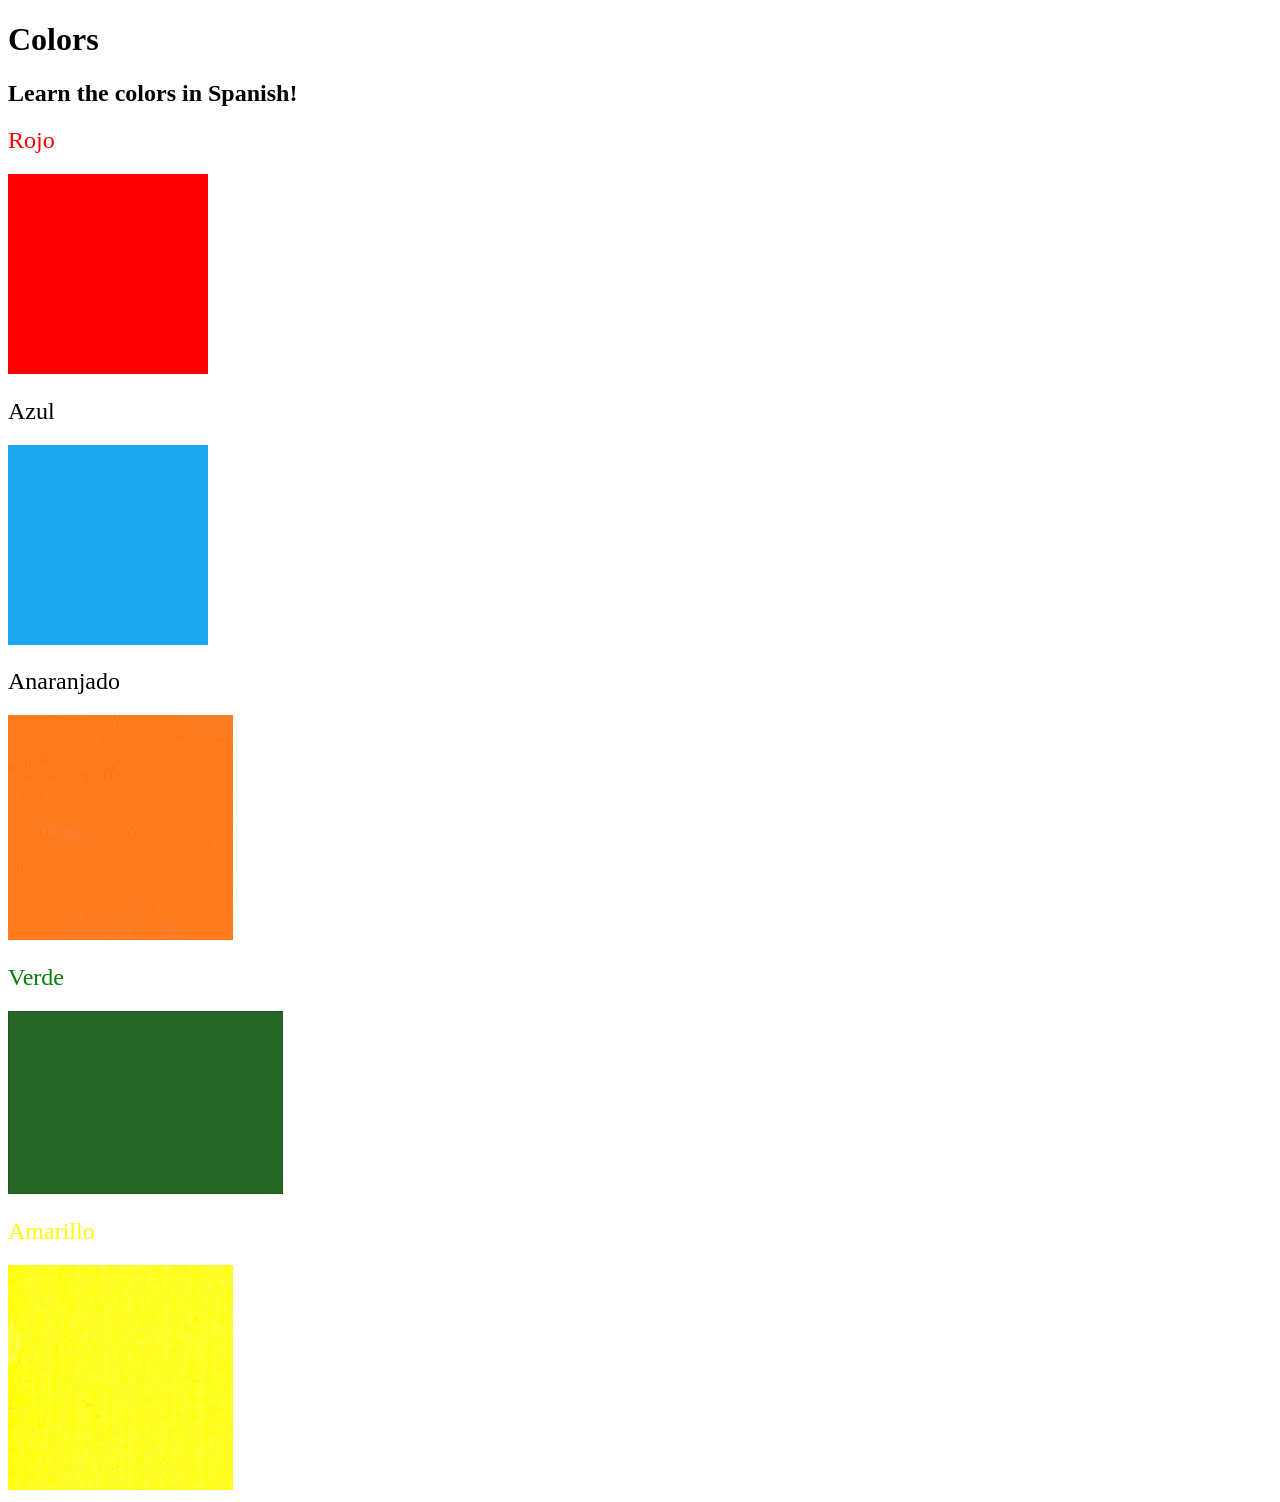
==== index.html @ fb5e21ca "added ccs Color" ====
<!DOCTYPE html>
<html lang="en">
  <head>
    <meta charset="UTF-8" />
    <title>Spanish Vocabulary</title>
    <link rel="stylesheet" href="./style.css" />
  </head>

  <body>
    <h1>Colors</h1>
    <h2>Learn the colors in Spanish!</h2>
    <h2 class="color-title" id="red">Rojo</h2>
    <img class="img" src="./assets/images/red.png" alt="red" />

    <h2 class="color-title" id="blue">Azul</h2>
    <img class="img" src="./assets/images/blue.png" alt="blue" />

    <h2 class="color-title" id="orange">Anaranjado</h2>
    <img src="./assets/images/orange.png" alt="orange" />

    <h2 class="color-title" id="green">Verde</h2>
    <img src="./assets/images/green.png" alt="green" />

    <h2 class="color-title" id="yellow">Amarillo</h2>
    <img src="./assets/images/yellow.png" alt="yellow" />
  </body>
</html>

<!-- 
TODOs
IMPORTANT: You should not need to make ANY CHANGES to index.html
All code should be written in your CSS file.

1. Create a CSS file and incorporate it as an external stylesheet.
2. Use CSS to style each of the color titles to meaning. 
Hint: Use the id to help if you don't know the words in spanish.
3. Use CSS to change all the color titles to have "font-weight: normal;"
4. Use CSS (not HTML) to make all the images 200px heigh and 200px wide. 
Hint: 
https://developer.mozilla.org/en-US/docs/Web/CSS/height
https://developer.mozilla.org/en-US/docs/Web/CSS/width
-->
---- style.css ----
.color-title {
    font-weight: normal;
}
#red {
    color: red;
    font-size: 50p
    
}
#green {
    color: green;
}
#yellow {
    color: yellow;
}
.img {
    height: 200px;
    width: 200px;
}
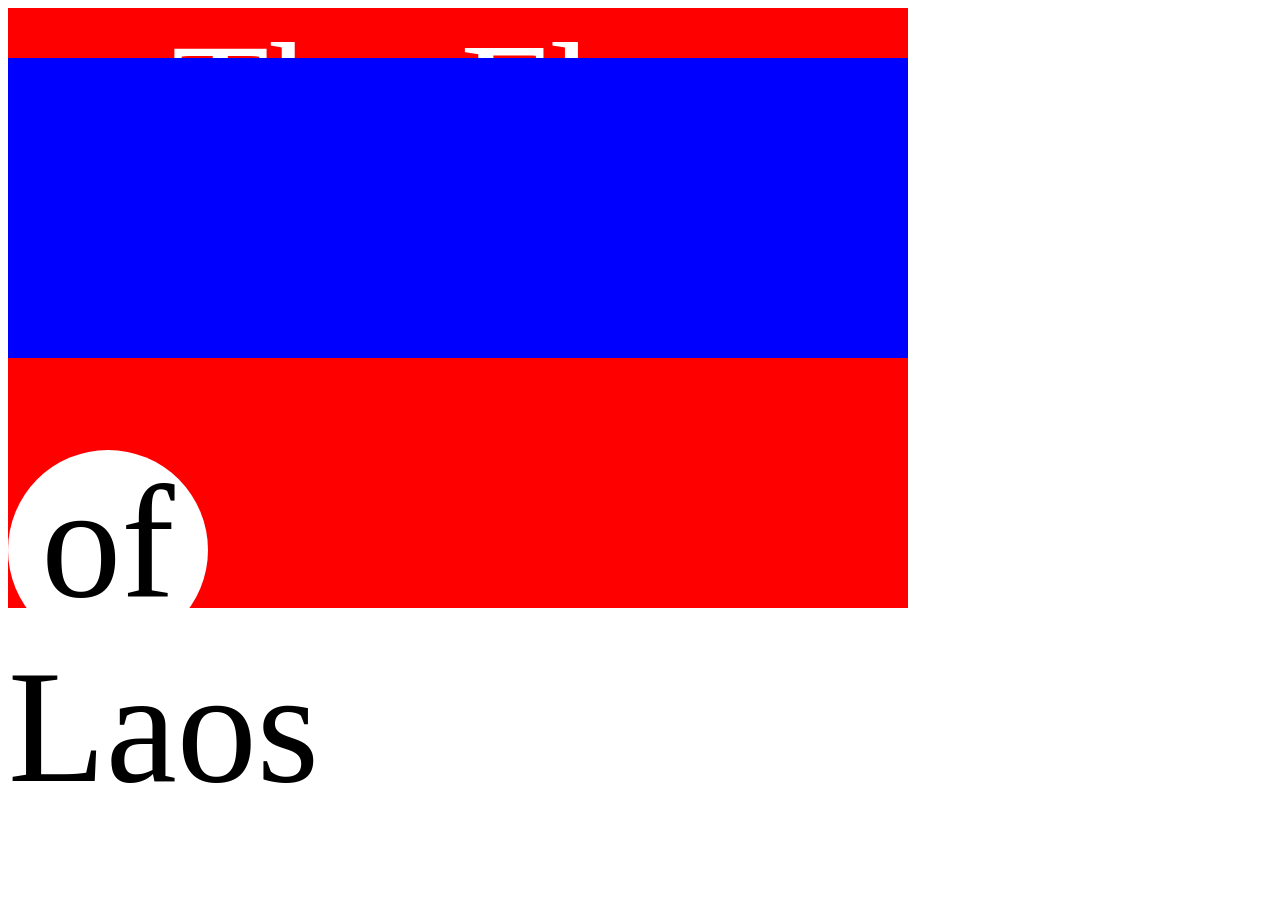
==== commit 361da49f: "FLAGASS" ====
--- a/index.html
+++ b/index.html
@@ -1,42 +1,63 @@
 <!DOCTYPE html>
 <html lang="en">
-  <head>
-    <meta charset="UTF-8" />
-    <title>Spanish Vocabulary</title>
-    <link rel="stylesheet" href="./style.css" />
-  </head>
 
-  <body>
-    <h1>Colors</h1>
-    <h2>Learn the colors in Spanish!</h2>
-    <h2 class="color-title" id="red">Rojo</h2>
-    <img class="img" src="./assets/images/red.png" alt="red" />
-
-    <h2 class="color-title" id="blue">Azul</h2>
-    <img class="img" src="./assets/images/blue.png" alt="blue" />
-
-    <h2 class="color-title" id="orange">Anaranjado</h2>
-    <img src="./assets/images/orange.png" alt="orange" />
-
-    <h2 class="color-title" id="green">Verde</h2>
-    <img src="./assets/images/green.png" alt="green" />
-
-    <h2 class="color-title" id="yellow">Amarillo</h2>
-    <img src="./assets/images/yellow.png" alt="yellow" />
-  </body>
-</html>
+<head>
+  <meta charset="UTF-8">
+  <title>CSS Flag Project</title>
+  <style>
+    /* Write your CSS Code here */
+  
+   .flag {
+    text-align: center;
+    background-color: red;
+    height: 600px;
+    width: 900px;
+    position: relative;
+    font-size: 10rem;
+   } 
+   .flag > p {
+    color: white;
+   }
+   .flag > div {
+    width: 100%;
+    height: 300px;
+    background-color: blue;
+    position:absolute;
+    top: 50px;
+     }
+     .flag > div > div {
+      height: 200px;
+      width: 200px;
+      border-radius: 50%;
+      background-color: white;
+      position: fixed;
+       top: 50%;
+     }
+     p {
+      margin: 0%;
+     }
+  </style>
+</head>
 
 <!-- 
-TODOs
-IMPORTANT: You should not need to make ANY CHANGES to index.html
-All code should be written in your CSS file.
+  IMPORTANT! Do not change any HTML
+Don't add any classes/ids/elements 
+Use what you know about combining selectors 
+and CSS specificity instead.
+Hint 1: The flag is 900px by 600px and the circle is 200px by 200px.
+Hint 2: You can use CSS inspection to get the colors from
+https://appbrewery.github.io/flag-of-laos/
+-->
 
-1. Create a CSS file and incorporate it as an external stylesheet.
-2. Use CSS to style each of the color titles to meaning. 
-Hint: Use the id to help if you don't know the words in spanish.
-3. Use CSS to change all the color titles to have "font-weight: normal;"
-4. Use CSS (not HTML) to make all the images 200px heigh and 200px wide. 
-Hint: 
-https://developer.mozilla.org/en-US/docs/Web/CSS/height
-https://developer.mozilla.org/en-US/docs/Web/CSS/width
--->
+<body>
+  <div class="flag">
+    <p>The Flag</p>
+    <div>
+      <div>
+        <p>of Laos</p>
+      </div>
+    </div>
+  </div>
+</body>
+
+</html>
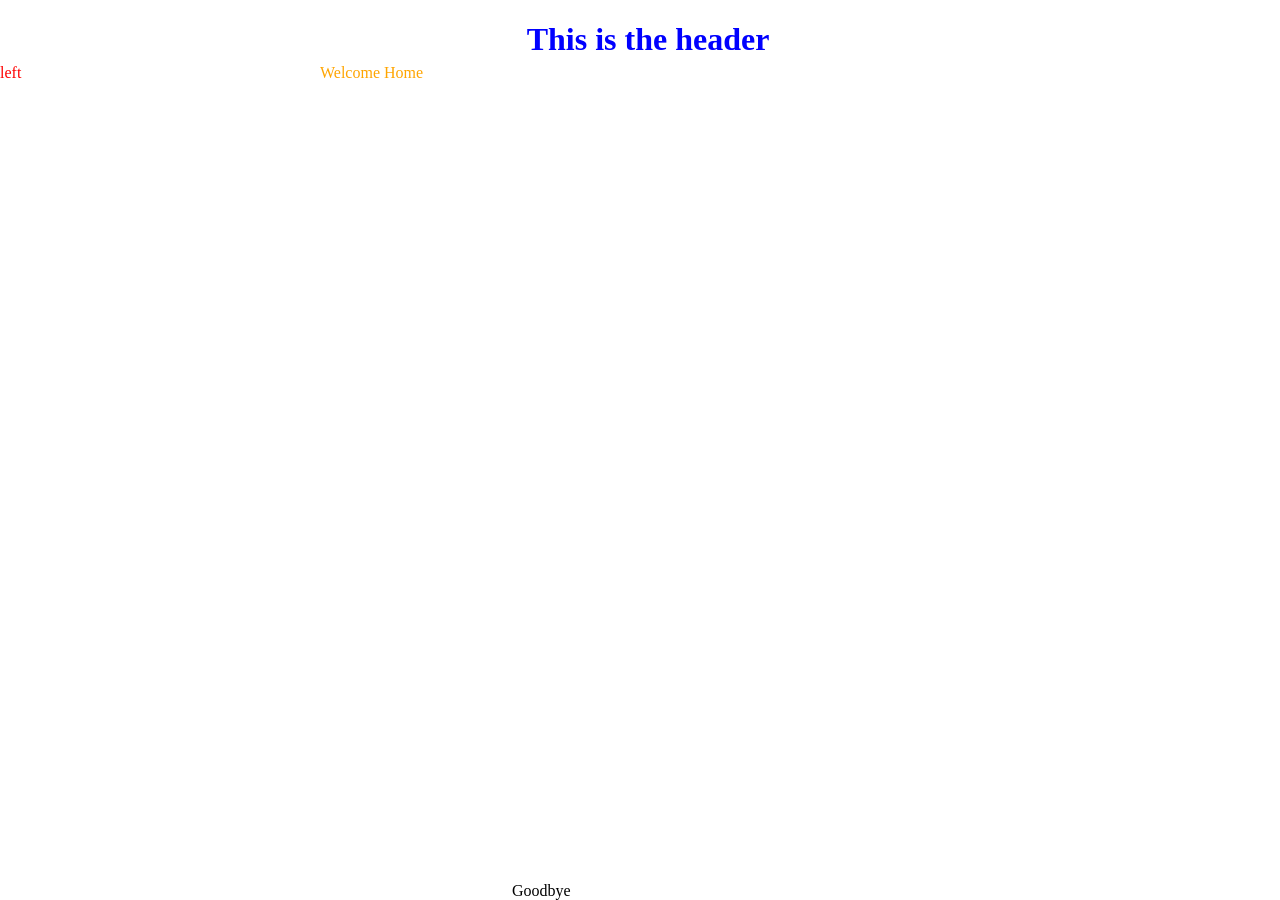
==== commit 67aa3c86: "added text" ====
--- a/index.html
+++ b/index.html
@@ -1,63 +1,18 @@
 <!DOCTYPE html>
 <html lang="en">
-
 <head>
-  <meta charset="UTF-8">
-  <title>CSS Flag Project</title>
-  <style>
-    /* Write your CSS Code here */
-  
-   .flag {
-    text-align: center;
-    background-color: red;
-    height: 600px;
-    width: 900px;
-    position: relative;
-    font-size: 10rem;
-   } 
-   .flag > p {
-    color: white;
-   }
-   .flag > div {
-    width: 100%;
-    height: 300px;
-    background-color: blue;
-    position:absolute;
-    top: 50px;
-     }
-     .flag > div > div {
-      height: 200px;
-      width: 200px;
-      border-radius: 50%;
-      background-color: white;
-      position: fixed;
-       top: 50%;
-     }
-     p {
-      margin: 0%;
-     }
-  </style>
+<meta charset="UTF-8">    
+<link rel="stylesheet" href="./style.css">
 </head>
 
-<!-- 
-  IMPORTANT! Do not change any HTML
-Don't add any classes/ids/elements 
-Use what you know about combining selectors 
-and CSS specificity instead.
-Hint 1: The flag is 900px by 600px and the circle is 200px by 200px.
-Hint 2: You can use CSS inspection to get the colors from
-https://appbrewery.github.io/flag-of-laos/
--->
-
 <body>
-  <div class="flag">
-    <p>The Flag</p>
-    <div>
-      <div>
-        <p>of Laos</p>
-      </div>
-    </div>
-  </div>
+    
+<header class="head"> <h1> This is the header </h1></header>
+ <p class="sidebar" > left </p>
+ 
+ <div class="right">
+    <p class="content"> Welcome Home</p>
+ </div>
+ <footer> Goodbye</footer>
 </body>
-
 </html>
--- a/style.css
+++ b/style.css
@@ -0,0 +1,32 @@
+
+.head {
+    color: blue;
+    position: fixed;
+    top: 0%;
+    width: 100%;
+    text-align: center;
+}
+.sidebar {
+    color: red;
+    position: fixed;
+    top: 3em;
+    left: 0%;
+    text-size-adjust: 50%;
+    
+    
+    width: 25%;
+}
+.content {
+    color: orange;
+    position: absolute;
+    top: 3em;
+    right: 0%;
+    width: 75%
+    
+}
+footer {
+    position: fixed;
+    bottom: 0%;
+    left: 40%;
+    
+}
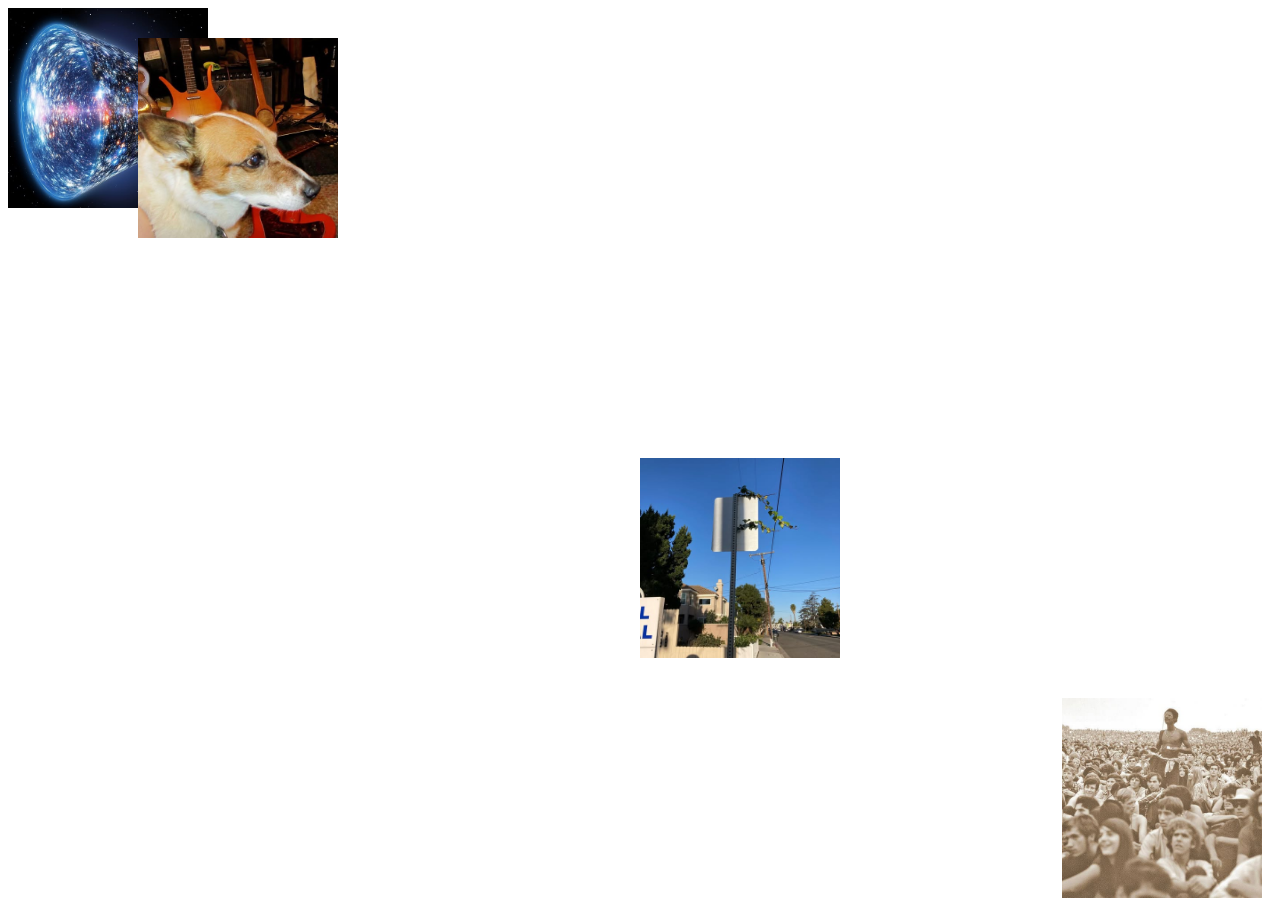
==== commit e48ca470: "edicted code" ====
--- a/index.html
+++ b/index.html
@@ -1,18 +1,16 @@
 <!DOCTYPE html>
 <html lang="en">
-<head>
-<meta charset="UTF-8">    
-<link rel="stylesheet" href="./style.css">
-</head>
-
-<body>
-    
-<header class="head"> <h1> This is the header </h1></header>
- <p class="sidebar" > left </p>
- 
- <div class="right">
-    <p class="content"> Welcome Home</p>
- </div>
- <footer> Goodbye</footer>
-</body>
-</html>+  <head>
+    <meta charset="UTF-8" />
+    <meta name="viewport" content="width=device-width, initial-scale=1.0" />
+    <link rel="stylesheet" href="./style.css" />
+  </head>
+  <body>
+    <div class="gallery">
+      <img src="pic1.jpg" alt="image1" class="image img1" />
+      <img src="dog.jpg" alt="image2" class="image img2" />
+      <img src="road.jpg" alt="image3" class="image img3" />
+      <img src="people.jpg" alt="image4" class="image img4" />
+    </div>
+  </body>
+</html>
--- a/style.css
+++ b/style.css
@@ -1,32 +1,48 @@
+. {
+  margin: 0;
+  padding: o;
+  box-sizing: border-box;
+}
 
-.head {
-    color: blue;
-    position: fixed;
-    top: 0%;
-    width: 100%;
-    text-align: center;
+body {
+  font-family: Arial, sans-serif;
 }
-.sidebar {
-    color: red;
-    position: fixed;
-    top: 3em;
-    left: 0%;
-    text-size-adjust: 50%;
-    
-    
-    width: 25%;
+
+.gallery {
+  position: relative;
+  width: 100%;
+  height: 100vh;
 }
-.content {
-    color: orange;
-    position: absolute;
-    top: 3em;
-    right: 0%;
-    width: 75%
-    
+.image {
+  position: absolute;
+  width: 200px;
+  height: 200px;
+  object-fit: cover;
+  transition: transform 0.3s ease, box-shadow 0.3s ease;
 }
-footer {
-    position: fixed;
-    bottom: 0%;
-    left: 40%;
-    
-}+.img1 {
+  top: 1opx;
+  left: lopx;
+}
+.img2 {
+  top: 30px;
+  left: 130px;
+}
+.img3 {
+  top: 50%;
+  left: 50%;
+}
+.img4 {
+  bottom: 10px;
+  right: 10px;
+}
+.image: hover {
+  transform: scale(1.1);
+  box-shadow: 0px 10px 20px rgba(0, 0, 0, 0.3);
+}
+@media (max-width: 768px) {
+  image {
+    width: 150px;
+    height: 150px;
+  }
+}
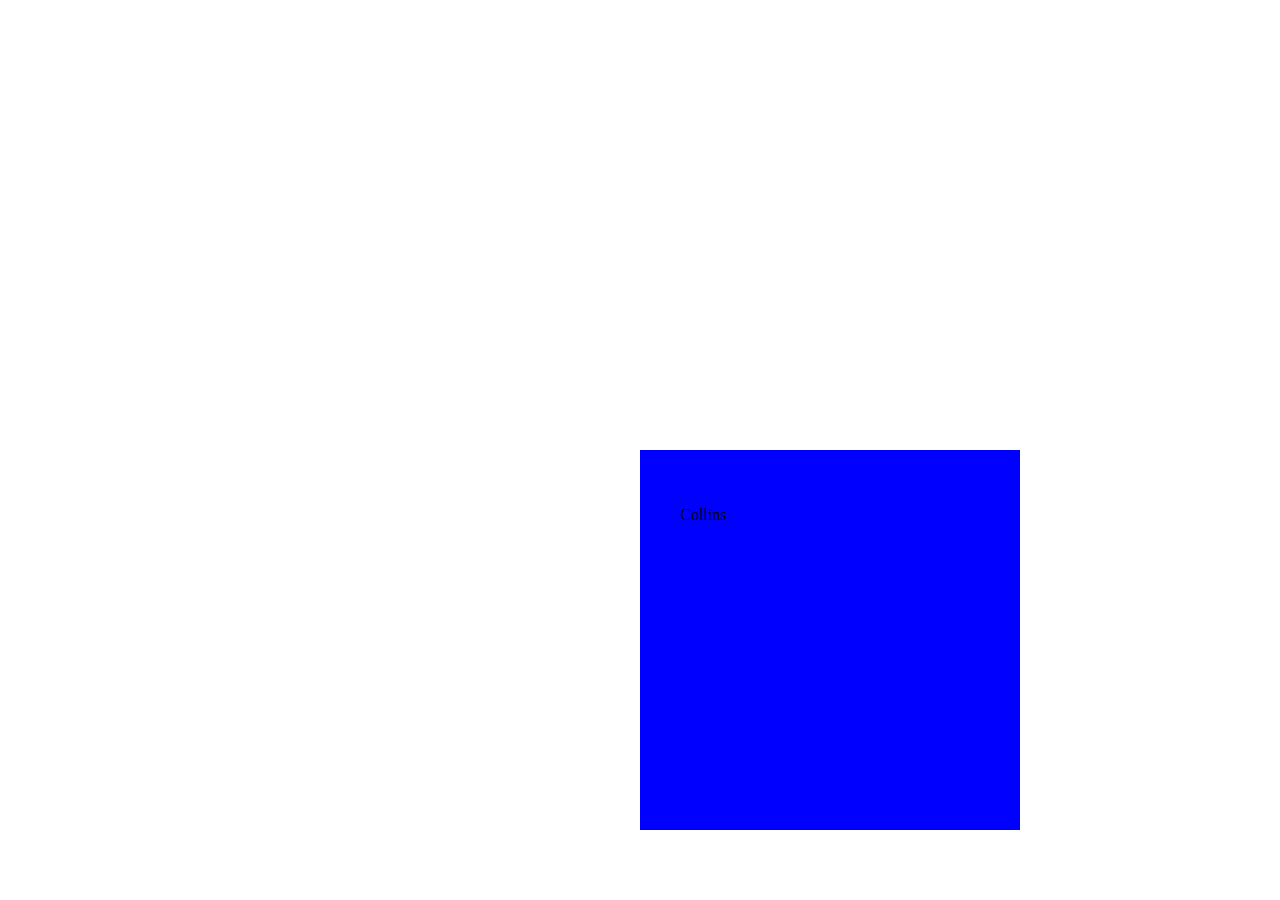
==== commit f4b87b05: "first code" ====
--- a/index.html
+++ b/index.html
@@ -2,15 +2,11 @@
 <html lang="en">
   <head>
     <meta charset="UTF-8" />
-    <meta name="viewport" content="width=device-width, initial-scale=1.0" />
     <link rel="stylesheet" href="./style.css" />
   </head>
   <body>
-    <div class="gallery">
-      <img src="pic1.jpg" alt="image1" class="image img1" />
-      <img src="dog.jpg" alt="image2" class="image img2" />
-      <img src="road.jpg" alt="image3" class="image img3" />
-      <img src="people.jpg" alt="image4" class="image img4" />
+    <div class="box">
+        <p> Collins </p>
     </div>
-  </body>
-</html>
+   </body>
+</html>
--- a/style.css
+++ b/style.css
@@ -1,48 +1,16 @@
-. {
-  margin: 0;
-  padding: o;
-  box-sizing: border-box;
+
+.box {
+    position: absolute;
+    top: 50%;
+    left: 50%;
+    height: 300px;
+    width: 300px;
+    background-color: blue;
+    padding: 40px;
 }
-
-body {
-  font-family: Arial, sans-serif;
-}
-
-.gallery {
-  position: relative;
-  width: 100%;
-  height: 100vh;
-}
-.image {
-  position: absolute;
-  width: 200px;
-  height: 200px;
-  object-fit: cover;
-  transition: transform 0.3s ease, box-shadow 0.3s ease;
-}
-.img1 {
-  top: 1opx;
-  left: lopx;
-}
-.img2 {
-  top: 30px;
-  left: 130px;
-}
-.img3 {
-  top: 50%;
-  left: 50%;
-}
-.img4 {
-  bottom: 10px;
-  right: 10px;
-}
-.image: hover {
-  transform: scale(1.1);
-  box-shadow: 0px 10px 20px rgba(0, 0, 0, 0.3);
-}
-@media (max-width: 768px) {
-  image {
-    width: 150px;
-    height: 150px;
-  }
-}
+@media (max-width=600px) {
+    .box{
+        height: 150px;
+        width: 150px;
+    }
+}
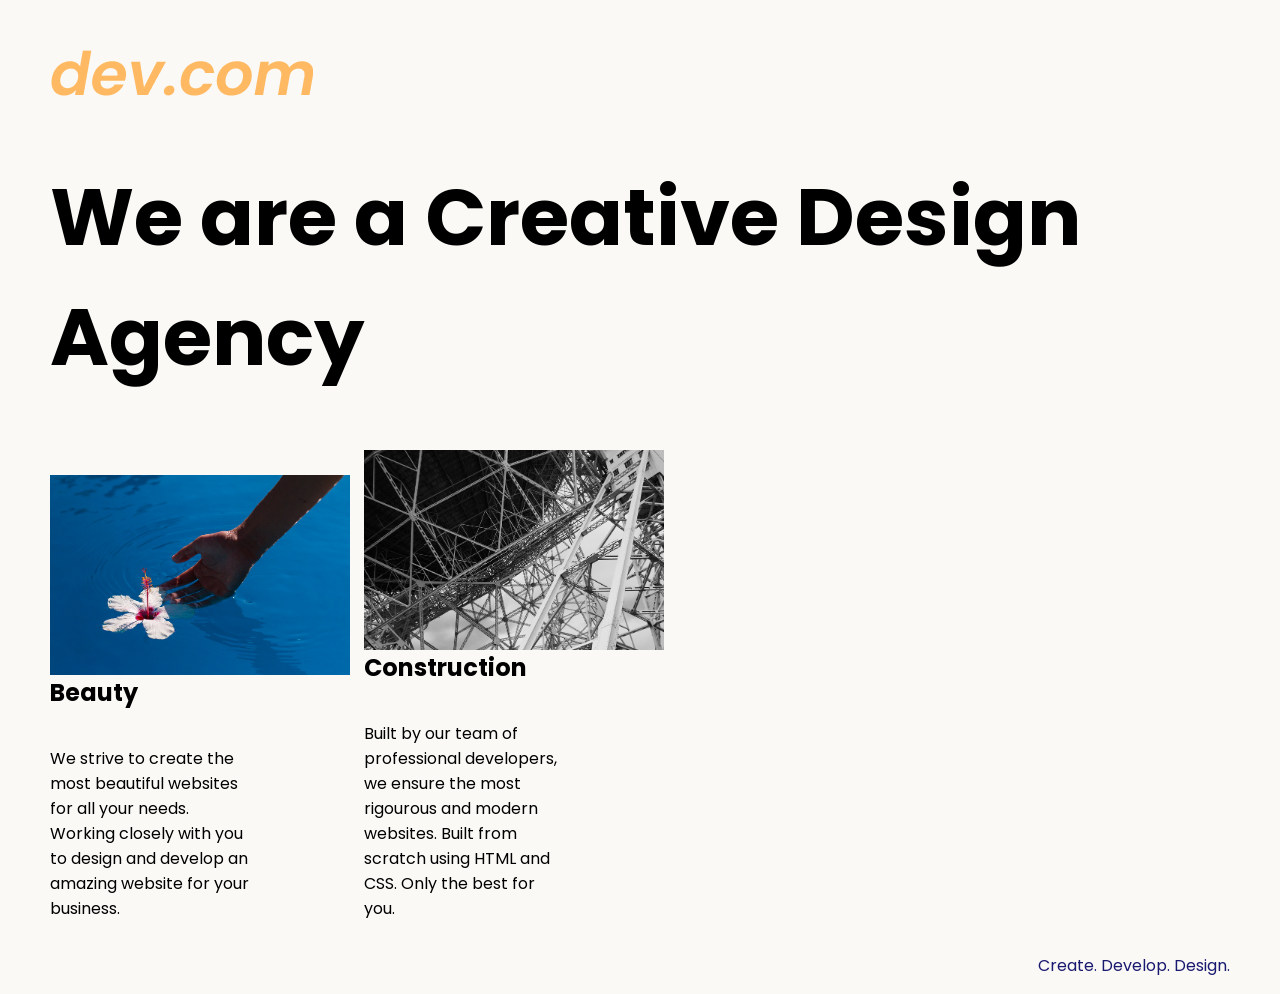
==== commit 205fc73a: "finnedDesignproject" ====
--- a/index.html
+++ b/index.html
@@ -1,12 +1,38 @@
 <!DOCTYPE html>
 <html lang="en">
-  <head>
-    <meta charset="UTF-8" />
-    <link rel="stylesheet" href="./style.css" />
-  </head>
-  <body>
-    <div class="box">
-        <p> Collins </p>
+
+<head>
+  <meta charset="UTF-8">
+  <meta name="viewport" content="width=device-width, initial-scale=1.0">
+  <title>Agency</title>
+  <link rel="stylesheet" href="./style.css">
+  <link rel="preconnect" href="https://fonts.googleapis.com">
+  <link rel="preconnect" href="https://fonts.gstatic.com" crossorigin>
+  <link href="https://fonts.googleapis.com/css2?family=Poppins:wght@400;700&display=swap" rel="stylesheet">
+</head>
+
+<body>
+  <div class="main">
+    <img class="logo" src="./assets/images/logo.png" alt="logo">
+    <h1>We are a Creative Design Agency</h1>
+    <div class="left card"><img class="tile-image" src="./assets/images/beautiful.jpg" alt="hand and flower in water">
+      <h2 class="card-title">Beauty</h2>
+      <p class="card-text">We strive to create the most beautiful websites for all your needs. Working closely with you
+        to
+        design and
+        develop an amazing website for your business.</p>
     </div>
-   </body>
+
+    <div class="right card"><img class="tile-image" src="./assets/images/construction.jpg" alt="metal structure">
+      <h2 class="card-title">Construction</h2>
+      <p class="second-text">Built by our team of professional developers, we ensure the most rigourous and modern websites. Built from
+        scratch using HTML and CSS. Only the best for you.</p>
+    </div>
+
+  </div>
+  <footer>
+    <p>Create. Develop. Design.</p>
+  </footer>
+</body>
+
 </html>
--- a/style.css
+++ b/style.css
@@ -1,16 +1,61 @@
+body {
+  font-family: "Poppins", sans-serif;
+  margin: 50px 50px 0 50px;
+  background-color: #faf9f6;
+  display: flex;
+  flex-direction: column;
+  min-height: 95vh;
+}
+.main {
+  flex: 1;
+}
 
-.box {
-    position: absolute;
-    top: 50%;
-    left: 50%;
-    height: 300px;
-    width: 300px;
-    background-color: blue;
-    padding: 40px;
+h1 {
+  font-size: 5rem;
 }
-@media (max-width=600px) {
-    .box{
-        height: 150px;
-        width: 150px;
-    }
+
+footer {
+  text-align: right;
+  color: midnightblue;
+}
+
+.left {
+  display: inline-block;
+  
+  }
+
+.right {
+  
+  display: inline-block;
+}
+
+.card-title {
+   
+ }
+ .card-text {
+  display: inline-block;
+  width: 200px;
+   
+ }
+
+.tile-image {
+  height: 200px;
+  float: left;
+  margin-right: 10px;
+}
+
+.second-text {
+  display: inline-block;
+  width: 200px;
+}
+
+.main {
+  display: inline block;
+}
+
+@media (min-width: 300px) and (max-width: 600px ) {
+.main{
+  width: 400px;
+  height: 500px;
+}
 }
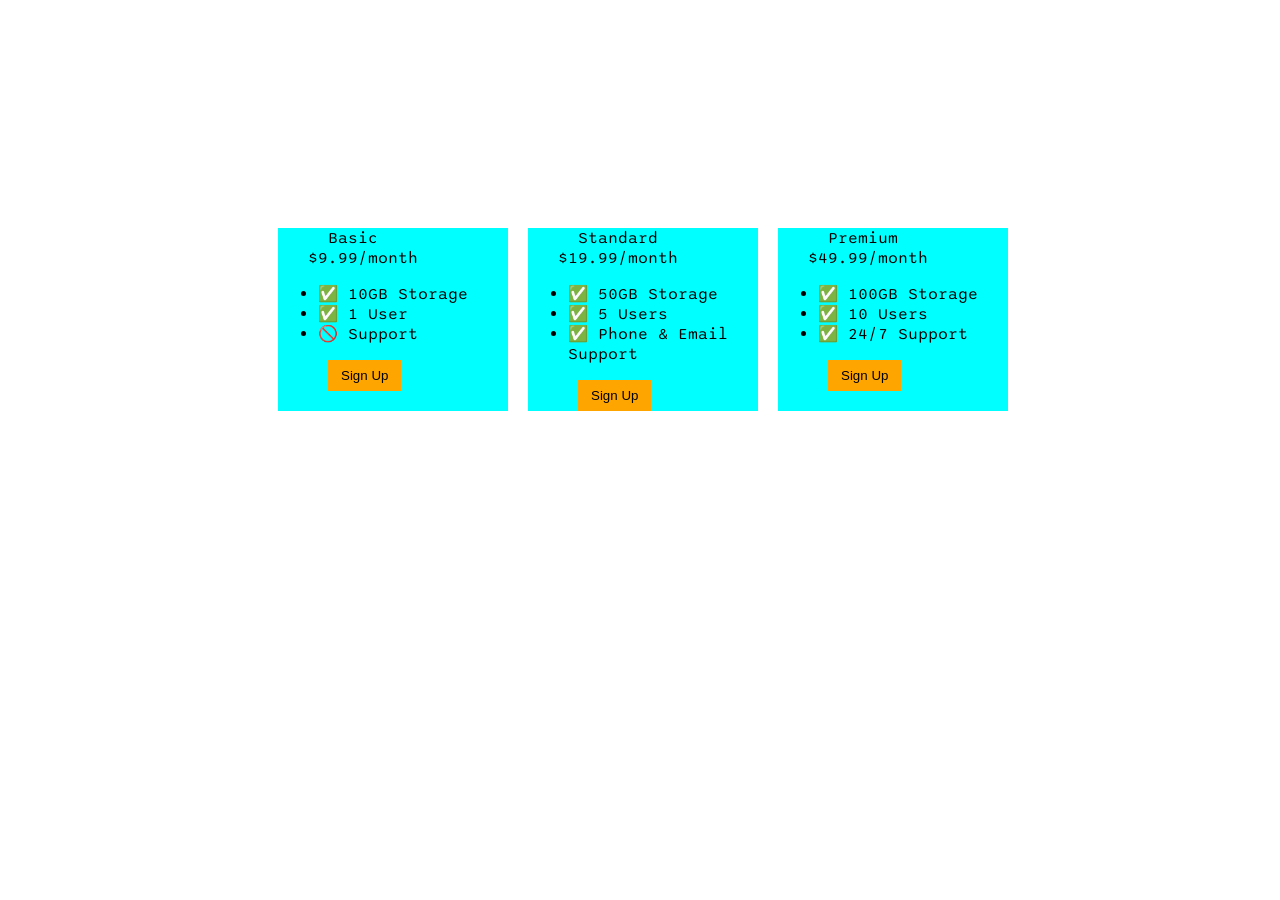
==== commit 5b9a5432: "completedproject" ====
--- a/index.html
+++ b/index.html
@@ -1,38 +1,95 @@
 <!DOCTYPE html>
-<html lang="en">
+<html>
+  <head>
+    <title>Flexbox Pricing Table</title>
+    <link rel="preconnect" href="https://fonts.googleapis.com" />
+    <link rel="preconnect" href="https://fonts.gstatic.com" crossorigin />
+    <link
+      href="https://fonts.googleapis.com/css2?family=Sono:wght@400;700&display=swap"
+      rel="stylesheet"
+    />
+    <style>
+      body {
+        font-family: "Sono", sans-serif;
+        position: relative;
+      }
+      .pricing-container {
+        position:absolute;
+        top: 220px;
+        left: 270px;
+        display: flex;
+        gap: 20px;
+       justify-content: center;
+      }
+     
+      .pricing-plan {
+        background-color: aqua;
+       width: 230px;
+        }
+        .plan-button {
+          background-color: orange;
+          border: 7px solid orange;
+        }
+        .plan-button {
+          display: inline-flex;
+          align-items: center;
+        }
+        .plan-button {
+          margin-left:  50px;
+        }
+        .plan-title {
+          margin-left: 50px;
+        }
+        .plan-price {
+          margin-left: 30px;
+        }
+      /* Hint: What can you do with a media query and flexbox? */
+      @media (max-width: 1050px) {
+        .pricing-container {
+          display: flex;
+          flex-direction: column;
+          top: 300px;
+        left: 300px;
+        gap: 20px;
+       
+        } 
 
-<head>
-  <meta charset="UTF-8">
-  <meta name="viewport" content="width=device-width, initial-scale=1.0">
-  <title>Agency</title>
-  <link rel="stylesheet" href="./style.css">
-  <link rel="preconnect" href="https://fonts.googleapis.com">
-  <link rel="preconnect" href="https://fonts.gstatic.com" crossorigin>
-  <link href="https://fonts.googleapis.com/css2?family=Poppins:wght@400;700&display=swap" rel="stylesheet">
-</head>
+      }
+    </style>
+  </head>
 
-<body>
-  <div class="main">
-    <img class="logo" src="./assets/images/logo.png" alt="logo">
-    <h1>We are a Creative Design Agency</h1>
-    <div class="left card"><img class="tile-image" src="./assets/images/beautiful.jpg" alt="hand and flower in water">
-      <h2 class="card-title">Beauty</h2>
-      <p class="card-text">We strive to create the most beautiful websites for all your needs. Working closely with you
-        to
-        design and
-        develop an amazing website for your business.</p>
+  <body>
+    <div class="pricing-container">
+      <div class="pricing-plan">
+        <div class="plan-title">Basic</div>
+        <div class="plan-price">$9.99/month</div>
+        <ul class="plan-features">
+          <li>✅ 10GB Storage</li>
+          <li>✅ 1 User</li>
+          <li>🚫 Support</li>
+        </ul>
+        <button class="plan-button">Sign Up</button>
+      </div>
+      <div class="pricing-plan">
+        <div class="plan-title">Standard</div>
+        <div class="plan-price">$19.99/month</div>
+        <ul class="plan-features">
+          <li>✅ 50GB Storage</li>
+          <li>✅ 5 Users</li>
+          <li>✅ Phone &amp; Email Support</li>
+        </ul>
+        <button class="plan-button">Sign Up</button>
+      </div>
+      <div class="pricing-plan">
+        <div class="plan-title">Premium</div>
+        <div class="plan-price">$49.99/month</div>
+        <ul class="plan-features">
+          <li>✅ 100GB Storage</li>
+          <li>✅ 10 Users</li>
+          <li>✅ 24/7 Support</li>
+        </ul>
+        <button class="plan-button">Sign Up</button>
+      </div>
     </div>
-
-    <div class="right card"><img class="tile-image" src="./assets/images/construction.jpg" alt="metal structure">
-      <h2 class="card-title">Construction</h2>
-      <p class="second-text">Built by our team of professional developers, we ensure the most rigourous and modern websites. Built from
-        scratch using HTML and CSS. Only the best for you.</p>
-    </div>
-
-  </div>
-  <footer>
-    <p>Create. Develop. Design.</p>
-  </footer>
-</body>
-
-</html>+  </body>
+</html>
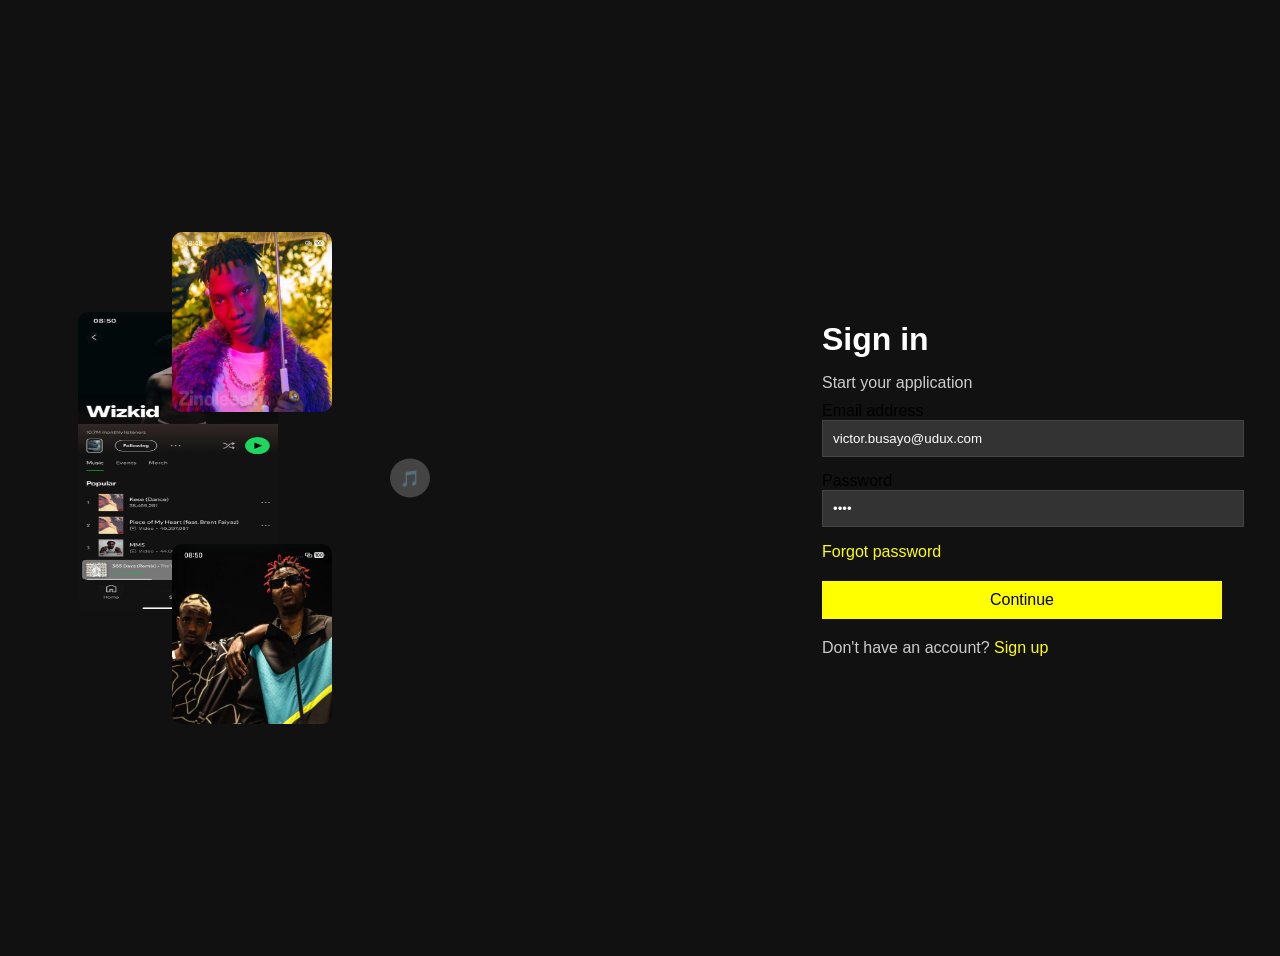
==== commit 9f22ba77: "finishedassignment" ====
--- a/index.html
+++ b/index.html
@@ -1,95 +1,42 @@
 <!DOCTYPE html>
-<html>
-  <head>
-    <title>Flexbox Pricing Table</title>
-    <link rel="preconnect" href="https://fonts.googleapis.com" />
-    <link rel="preconnect" href="https://fonts.gstatic.com" crossorigin />
-    <link
-      href="https://fonts.googleapis.com/css2?family=Sono:wght@400;700&display=swap"
-      rel="stylesheet"
-    />
-    <style>
-      body {
-        font-family: "Sono", sans-serif;
-        position: relative;
-      }
-      .pricing-container {
-        position:absolute;
-        top: 220px;
-        left: 270px;
-        display: flex;
-        gap: 20px;
-       justify-content: center;
-      }
-     
-      .pricing-plan {
-        background-color: aqua;
-       width: 230px;
-        }
-        .plan-button {
-          background-color: orange;
-          border: 7px solid orange;
-        }
-        .plan-button {
-          display: inline-flex;
-          align-items: center;
-        }
-        .plan-button {
-          margin-left:  50px;
-        }
-        .plan-title {
-          margin-left: 50px;
-        }
-        .plan-price {
-          margin-left: 30px;
-        }
-      /* Hint: What can you do with a media query and flexbox? */
-      @media (max-width: 1050px) {
-        .pricing-container {
-          display: flex;
-          flex-direction: column;
-          top: 300px;
-        left: 300px;
-        gap: 20px;
-       
-        } 
+<html lang="en">
 
-      }
-    </style>
-  </head>
+<head>
+  <meta charset="UTF-8">
+  <title>Combining </title>
+  <link rel="stylesheet" href="./style.css">
+</head>
+<body>
 
-  <body>
-    <div class="pricing-container">
-      <div class="pricing-plan">
-        <div class="plan-title">Basic</div>
-        <div class="plan-price">$9.99/month</div>
-        <ul class="plan-features">
-          <li>✅ 10GB Storage</li>
-          <li>✅ 1 User</li>
-          <li>🚫 Support</li>
-        </ul>
-        <button class="plan-button">Sign Up</button>
-      </div>
-      <div class="pricing-plan">
-        <div class="plan-title">Standard</div>
-        <div class="plan-price">$19.99/month</div>
-        <ul class="plan-features">
-          <li>✅ 50GB Storage</li>
-          <li>✅ 5 Users</li>
-          <li>✅ Phone &amp; Email Support</li>
-        </ul>
-        <button class="plan-button">Sign Up</button>
-      </div>
-      <div class="pricing-plan">
-        <div class="plan-title">Premium</div>
-        <div class="plan-price">$49.99/month</div>
-        <ul class="plan-features">
-          <li>✅ 100GB Storage</li>
-          <li>✅ 10 Users</li>
-          <li>✅ 24/7 Support</li>
-        </ul>
-        <button class="plan-button">Sign Up</button>
-      </div>
+    <div class="container">
+
+        <div class="left">
+            <img class="wiz" src="Bigwiz.jpg" alt="Bigwiz">
+            <div class="p2"  >
+                <img class="zi" src="Zino.jpg" alt="Zino">
+                <img class="adj" src="adjebo.jpg" alt="Adjebo">
+            </div>
+                <div class="music-icon">🎵</div>
+        </div>
+
+      
+        <div class="right">
+            <h3>Sign in</h3>
+            <p>Start your application</p>
+
+            <label for="email">Email address</label>
+            <input id="email" class="box" type="email" value="victor.busayo@udux.com" />
+
+            <label for="password">Password</label>
+            <input id="password" class="dot" type="password" value="****" />
+
+            <p class="for">Forgot password</p>
+
+            <button class="con">Continue</button>
+
+            <p>Don't have an account? <span>Sign up</span></p>
+        </div>
     </div>
-  </body>
-</html>
+
+</body>
+</html>
--- a/style.css
+++ b/style.css
@@ -0,0 +1,163 @@
+body {
+  background-color: #111;
+  font-family: Arial, sans-serif;
+}
+
+.container {
+  display: flex;
+  justify-content: center;
+  align-items: center;
+  height: 100vh;
+  padding: 20px;
+}
+
+/* Left side images */
+.left {
+  position: relative;
+  flex: 1;
+  height: 13cm;
+  width: 5cm;
+  padding-left: 100px;
+}
+
+.left img {
+  border-radius: 10px;
+}
+
+.wiz {
+  height: 300px;
+  width: 200px;
+  position: absolute;
+  top: 80px;
+  left: 50px;
+}
+
+
+.zi {
+  height: 180px;
+  width: 160px;
+  position: absolute;
+  top: 0;
+  right: 460px;
+}
+
+.adj {
+  height: 180px;
+  width: 160px;
+  position: absolute;
+  bottom: 0;
+  right: 460px;
+}
+
+/* Right side form */
+.right {
+  flex: 1;
+  padding: 30px;
+  max-width: 400px;
+}
+
+h3 {
+  color: white;
+  font-size: 32px;
+  margin-bottom: 5px;
+}
+
+p {
+  color: #ccc;
+  margin-bottom: 10px;
+}
+
+.box {
+  display: block;
+  width: 100%;
+  padding: 10px;
+  background-color: #333;
+  color: white;
+  border: 1px solid #444;
+  margin-bottom: 15px;
+}
+
+.dot {
+  display: block;
+  width: 100%;
+  padding: 10px;
+  background-color: #333;
+  color: white;
+  border: 1px solid #444;
+  margin-bottom: 15px;
+}
+
+.for {
+  color: yellow;
+  margin-bottom: 20px;
+  cursor: pointer;
+}
+
+.con {
+  display: block;
+  width: 100%;
+  padding: 10px;
+  text-align: center;
+  background-color: yellow;
+  color: black;
+  border: none;
+  font-size: 16px;
+  cursor: pointer;
+  margin-bottom: 20px;
+}
+
+span {
+  color: yellow;
+  cursor: pointer;
+}
+
+.music-icon {
+  position: absolute;
+  top: 50%;
+  left: 50%;
+  transform: translate(-50%, -50%);
+  background-color: #444;
+  color: yellow;
+  padding: 10px;
+  border-radius: 50%;
+}
+
+/* 
+.container{
+  display: flex;
+  height: 100%;
+  width: 100%;
+  padding-top: 8cm;
+}
+.left{
+  display: flex;
+  padding: 0.3cm;
+  padding-top: 1.5cm;
+  border: 2px solid black;
+  height: 7cm;
+  position: relative;
+}
+.p2{
+  display: grid;
+  height: 6cm;
+  width: 3cm;
+  align-self: left;
+  justify-self: left;
+  position: absolute;
+  right: -30px;
+  gap: 30px;
+}
+.wiz{
+  height: 5cm;
+  width: 5cm;
+  margin-top: 0.3cm;
+}
+.zi{
+  height: 2.3cm;
+  width: 1.8cm;
+
+.adj{
+  height: 2.3cm;
+  width: 1.8cm;
+  margin-top: 15px;
+}  */
